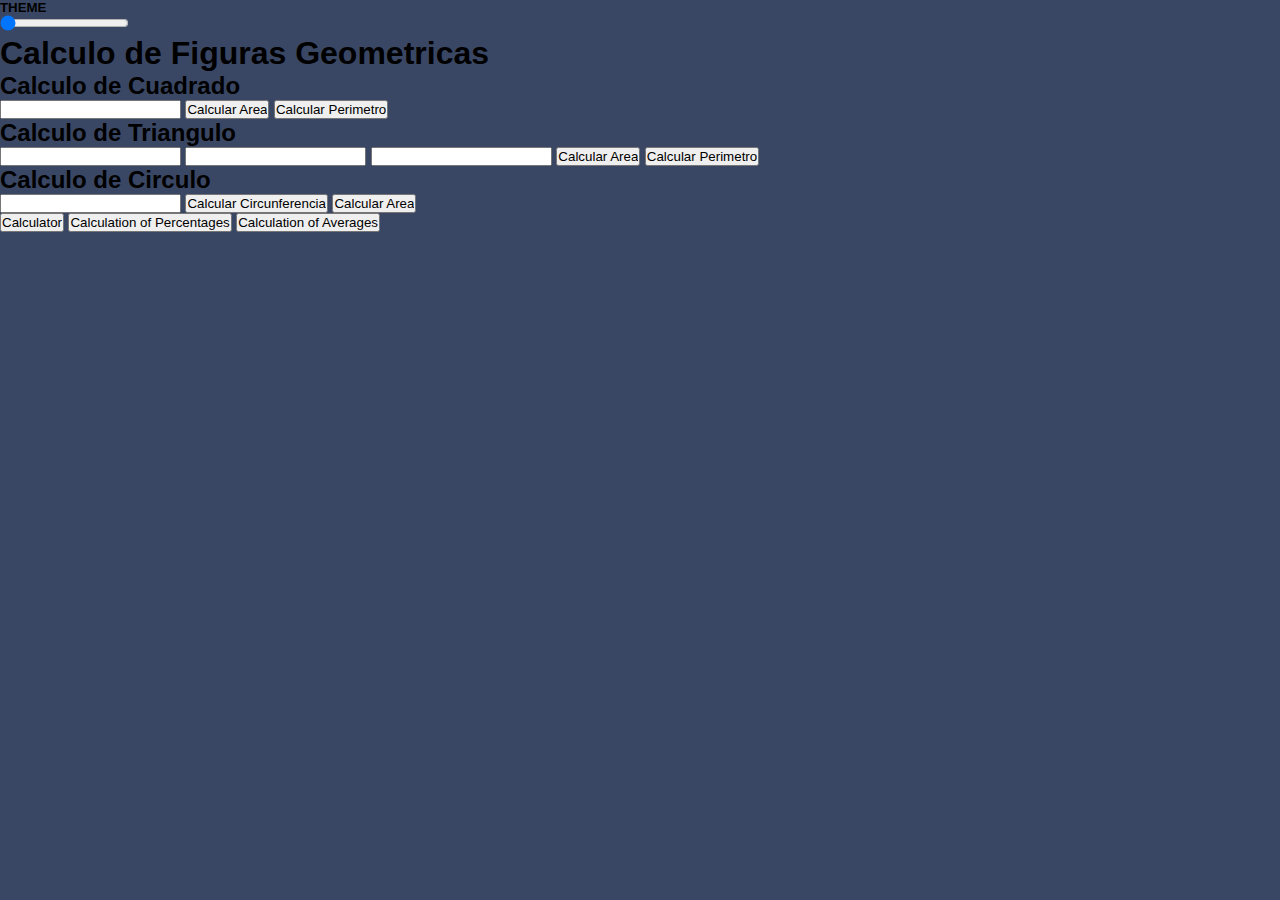
==== public/figures.html @ 1e1f8e9c "Organization Files" ====
<!DOCTYPE html>
<html lang="en">

<head>
    <meta charset="UTF-8">
    <meta http-equiv="X-UA-Compatible" content="IE=edge">
    <meta name="viewport" content="width=device-width, initial-scale=1.0">
    <link rel="stylesheet" href="../css/figures.css">
    <title>Calculo de Figuras</title>
</head>

<body onload="loadTheme()">

    <div class="theme__section">
        <h5 class="theme-title">THEME</h5>
        <input id="themeToggle" onclick="selectTheme()" onchange="selectTheme()" class="theme__change"
            type="range" min="1" max="3" value="1">
    </div>

    <h1>Calculo de Figuras Geometricas</h1>

    <form action="">
        <h2>Calculo de Cuadrado</h2>
        <input type="number" id="inputCuadrado">
        <label for="inputCuadrado">
            <input type="button" value="Calcular Area" onclick="calculoAreaCuadro()">
            <input type="button" value="Calcular Perimetro" onclick="calculoPerimetroCuadro()">
            <section>
                <p id='resultadoArea'></p>
                <p id='resultadoPerimetro'></p>
            </section>
        </label>
    </form>
    <form action="">
        <h2>Calculo de Triangulo</h2>
        <input type="number" id="ladoDerecho">
        <input type="number" id="ladoIzquierdo">
        <input type="number" id="base">
        <label for="inputTriangulo">
            <input type="button" value="Calcular Area" onclick="calculoAreaTriangulo()">
            <input type="button" value="Calcular Perimetro" onclick="calculoPerimetroTriangulo()">
            <section>
                <p id='resultadoAreaTriangulo'></p>
                <p id='resultadoPerimetroTriangulo'></p>
            </section>
        </label>
    </form>
    <form action="">
        <h2>Calculo de Circulo</h2>
        <input type="number" id="inputCirculo">
        <label for="inputCirculo">
            <input type="button" value="Calcular Circunferencia" onclick="calculoCircunferenciaCirculo()">
            <input type="button" value="Calcular Area" onclick="calculoAreaCirculo()">
            <section>
                <p id='resultadoAreaCirculo'></p>
            </section>
        </label>
    </form>
    <section class="other__pages">
        <button onclick="location.href='../index.html'">Calculator</button>
        <button onclick="location.href='./percentage.html'">Calculation of Percentages</button>
        <button onclick="location.href='average.html'">Calculation of Averages</button>
    </section>
    <script src="../src/figures.js"></script>
    <script src="../src/themes.js"></script>
</body>

</html>
---- css/figures.css ----
* {
    padding: 0;
    margin: 0;
  }

.firstTHEME {
    --main-bg: hsl(222, 26%, 31%);
    --keypad-toggle-bg: hsl(223, 31%, 20%);
    --screen-bg: hsl(224, 36%, 15%);
    --reset-key-bg: hsl(225, 21%, 49%);
    --reset-key-shadow: hsl(224, 28%, 35%);
    --equal-key-bg: hsl(6, 63%, 50%);
    --equal-key-shadow: hsl(6, 70%, 34%);
    --key-bg: hsl(30, 25%, 89%);
    --key-shadow: hsl(28, 16%, 65%);
    --second-number: silver;
    --second-sign: grey;
    --key-color: hsl(221, 14%, 31%);
    --reset-color: hsl(0, 0%, 100%);
    --screen-color: hsl(0, 0%, 100%);
    --equal-color: hsl(0, 0%, 100%);
  }
  
  .secondTHEME {
    --main-bg: hsl(0, 0%, 90%);
    --keypad-toggle-bg: hsl(0, 5%, 81%);
    --screen-bg: hsl(0, 0%, 93%);
    --reset-key-bg: hsl(185, 42%, 37%);
    --reset-key-shadow: hsl(185, 58%, 25%);
    --equal-key-bg: hsl(25, 98%, 40%);
    --equal-key-shadow: hsl(25, 99%, 27%);
    --key-bg: hsl(45, 7%, 89%);
    --key-shadow: hsl(35, 11%, 61%);
    --second-number: #878181;
    --second-sign: #878181;
    --key-color: hsl(60, 10%, 19%);
    --reset-color: hsl(0, 0%, 100%);
    --screen-color: hsl(60, 10%, 19%);
    --equal-color: hsl(0, 0%, 100%);
  }
  
  .thirdTHEME {
    --main-bg: hsl(268, 75%, 9%);
    --keypad-toggle-bg: hsl(268, 71%, 12%);
    --screen-bg: hsl(268, 71%, 12%);
    --reset-key-bg: hsl(281, 89%, 26%);
    --reset-key-shadow: hsl(285, 91%, 52%);
    --equal-key-bg: hsl(176, 100%, 44%);
    --equal-key-shadow: hsl(177, 39%, 37%);
    --key-bg: hsl(268, 47%, 21%);
    --key-shadow: hsl(290, 70%, 36%);
    --second-number: hsl(51.6, 47.2%, 38.6%);
    --second-sign: hsl(52, 100%, 62%);
    --key-color: hsl(52, 100%, 62%);
    --reset-color: hsl(0, 0%, 100%);
    --screen-color: hsl(52, 100%, 62%);
    --equal-color: hsl(198, 20%, 13%);
  }

  body {
    background-color: var(--main-bg);
    font-family: "Spartan", sans-serif;
  }
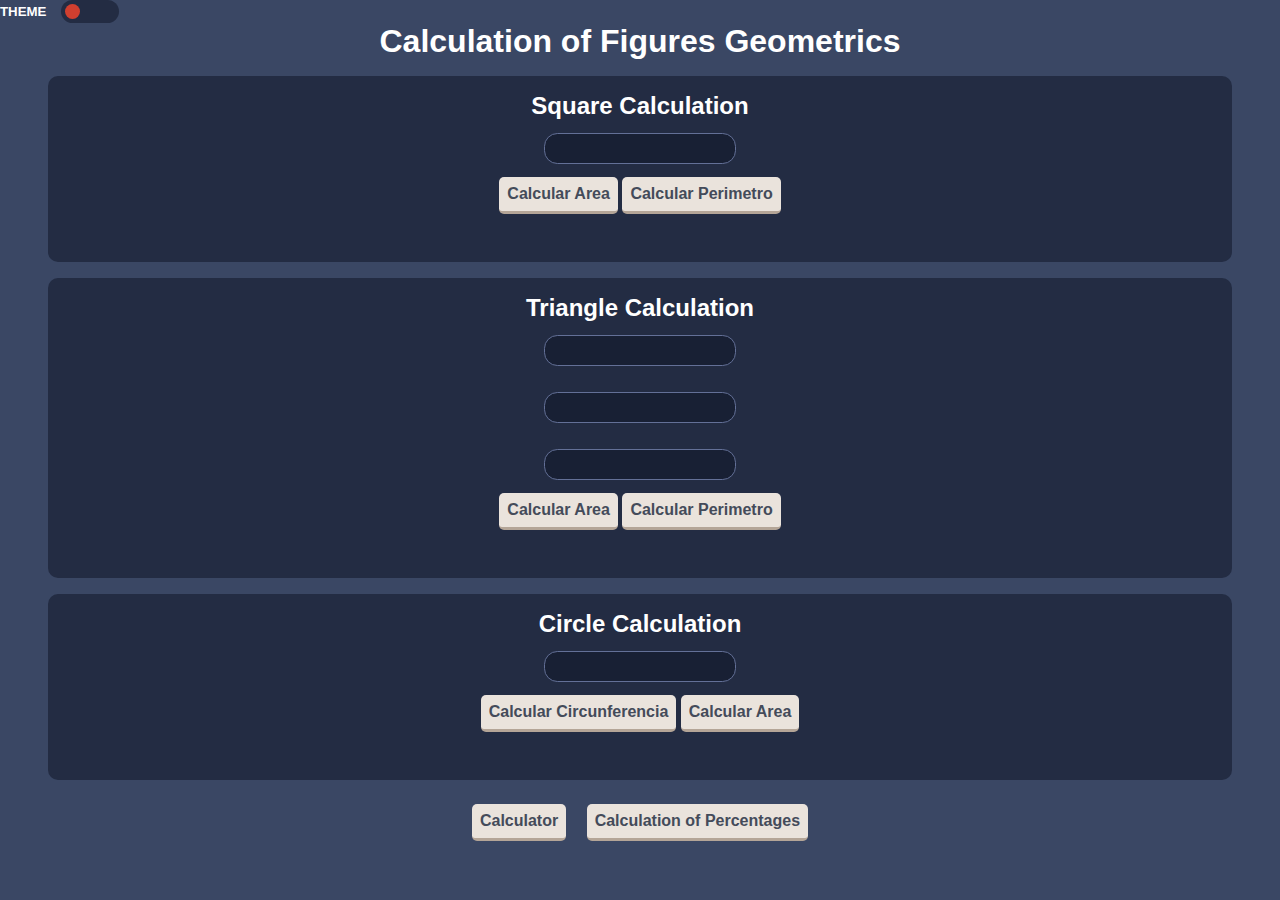
==== commit 471437d3: "Fix" ====
--- a/public/figures.html
+++ b/public/figures.html
@@ -6,61 +6,62 @@
     <meta http-equiv="X-UA-Compatible" content="IE=edge">
     <meta name="viewport" content="width=device-width, initial-scale=1.0">
     <link rel="stylesheet" href="../css/figures.css">
-    <title>Calculo de Figuras</title>
+    <title>Geometric Figures Calc</title>
 </head>
 
 <body onload="loadTheme()">
 
     <div class="theme__section">
         <h5 class="theme-title">THEME</h5>
-        <input id="themeToggle" onclick="selectTheme()" onchange="selectTheme()" class="theme__change"
-            type="range" min="1" max="3" value="1">
+        <input id="themeToggle" onclick="selectTheme()" onchange="selectTheme()" class="theme__change" type="range"
+            min="1" max="3" value="1">
     </div>
 
-    <h1>Calculo de Figuras Geometricas</h1>
+    <h1>Calculation of Figures Geometrics</h1>
 
-    <form action="">
-        <h2>Calculo de Cuadrado</h2>
+    <form class="square__form">
+        <h2>Square Calculation</h2>
         <input type="number" id="inputCuadrado">
         <label for="inputCuadrado">
             <input type="button" value="Calcular Area" onclick="calculoAreaCuadro()">
             <input type="button" value="Calcular Perimetro" onclick="calculoPerimetroCuadro()">
-            <section>
-                <p id='resultadoArea'></p>
-                <p id='resultadoPerimetro'></p>
-            </section>
         </label>
+        <section class="answer">
+            <p id='resultadoArea'></p>
+        </section>
     </form>
-    <form action="">
-        <h2>Calculo de Triangulo</h2>
+
+    <form class="triangle__form">
+        <h2>Triangle Calculation</h2>
         <input type="number" id="ladoDerecho">
         <input type="number" id="ladoIzquierdo">
         <input type="number" id="base">
         <label for="inputTriangulo">
             <input type="button" value="Calcular Area" onclick="calculoAreaTriangulo()">
             <input type="button" value="Calcular Perimetro" onclick="calculoPerimetroTriangulo()">
-            <section>
-                <p id='resultadoAreaTriangulo'></p>
-                <p id='resultadoPerimetroTriangulo'></p>
-            </section>
         </label>
+        <section class="answer">
+            <p id='resultadoAreaTriangulo'></p>
+        </section>
     </form>
-    <form action="">
-        <h2>Calculo de Circulo</h2>
+
+    <form class="circle__form">
+        <h2>Circle Calculation</h2>
         <input type="number" id="inputCirculo">
         <label for="inputCirculo">
             <input type="button" value="Calcular Circunferencia" onclick="calculoCircunferenciaCirculo()">
             <input type="button" value="Calcular Area" onclick="calculoAreaCirculo()">
-            <section>
-                <p id='resultadoAreaCirculo'></p>
-            </section>
         </label>
+        <section class="answer">
+            <p id='resultadoAreaCirculo'></p>
+        </section>
     </form>
+
     <section class="other__pages">
         <button onclick="location.href='../index.html'">Calculator</button>
         <button onclick="location.href='./percentage.html'">Calculation of Percentages</button>
-        <button onclick="location.href='average.html'">Calculation of Averages</button>
     </section>
+
     <script src="../src/figures.js"></script>
     <script src="../src/themes.js"></script>
 </body>
--- a/css/figures.css
+++ b/css/figures.css
@@ -60,4 +60,143 @@
   body {
     background-color: var(--main-bg);
     font-family: "Spartan", sans-serif;
-  }+  }
+
+  /* Theme Change Section */
+
+  .theme__section {
+    display: flex;
+    align-items: center;
+    color: var(--screen-color);
+  }
+  
+  .theme-title{
+    margin-right: 15px;
+  }
+  
+  .theme__change {
+    -webkit-appearance: none;
+    width: 50px;
+    background-color: var(--keypad-toggle-bg);
+    border-radius: 15px;
+    padding: 0.3em;
+  }
+  
+  .theme__change::-webkit-slider-thumb {
+    -webkit-appearance: none;
+    width: 15px;
+    height: 15px;
+    background-color: var(--equal-key-bg);
+    border-radius: 100px;
+  }
+
+  /* */
+
+  h1 {
+    text-align: center;
+    color: var(--screen-color);
+  }
+
+  .square__form, .triangle__form, .circle__form {
+    width: 90vw;
+    margin: 1em auto;
+    border-radius: 10px;
+    background-color: var(--keypad-toggle-bg);
+    padding: 1em;
+    display: flex;
+    flex-direction: column;
+    align-items: center;
+  }
+
+  .square__form, .triangle__form, .circle__form > h2 {
+    color: var(--screen-color);
+  }
+
+  .square__form > input {
+    padding: 0.5em;
+    background-color: var(--screen-bg);
+    margin: 1em;
+    border-radius: 1em;
+    border: 0.1px solid var(--reset-key-bg);
+    color: var(--second-number);
+  }
+
+  .triangle__form > input {
+    padding: 0.5em;
+    background-color: var(--screen-bg);
+    margin: 1em;
+    border-radius: 1em;
+    border: 0.1px solid var(--reset-key-bg);
+    color: var(--second-number);
+  }
+
+  .circle__form > input {
+    padding: 0.5em;
+    background-color: var(--screen-bg);
+    margin: 1em;
+    border-radius: 1em;
+    border: 0.1px solid var(--reset-key-bg);
+    color: var(--second-number);
+  }
+
+  button {
+    color: var(--key-color);
+    background-color: var(--key-bg);
+    padding: 0.5em;
+    border: none;
+    border-radius: 5px;
+    border-bottom: 3px solid var(--key-shadow);
+    font-size: 1em;
+    font-weight: 700;
+  }
+
+  .square__form > label > input {
+    color: var(--key-color);
+    background-color: var(--key-bg);
+    padding: 0.5em;
+    border: none;
+    border-radius: 5px;
+    border-bottom: 3px solid var(--key-shadow);
+    font-size: 1em;
+    font-weight: 700;
+  }
+  .triangle__form > label > input {
+    color: var(--key-color);
+    background-color: var(--key-bg);
+    padding: 0.5em;
+    border: none;
+    border-radius: 5px;
+    border-bottom: 3px solid var(--key-shadow);
+    font-size: 1em;
+    font-weight: 700;
+  }
+  .circle__form > label > input {
+    color: var(--key-color);
+    background-color: var(--key-bg);
+    padding: 0.5em;
+    border: none;
+    border-radius: 5px;
+    border-bottom: 3px solid var(--key-shadow);
+    font-size: 1em;
+    font-weight: 700;
+  }
+  
+  button:active {
+    border: 1px solid var(--key-shadow);
+  }
+  
+
+.other__pages {
+  text-align: center;
+}
+
+.other__pages > button {
+  margin: 0.5em;
+}
+
+.answer {
+  margin: 1em;
+  color: var(--screen-color);
+  font-size: 1em;
+  font-weight: 500;
+}
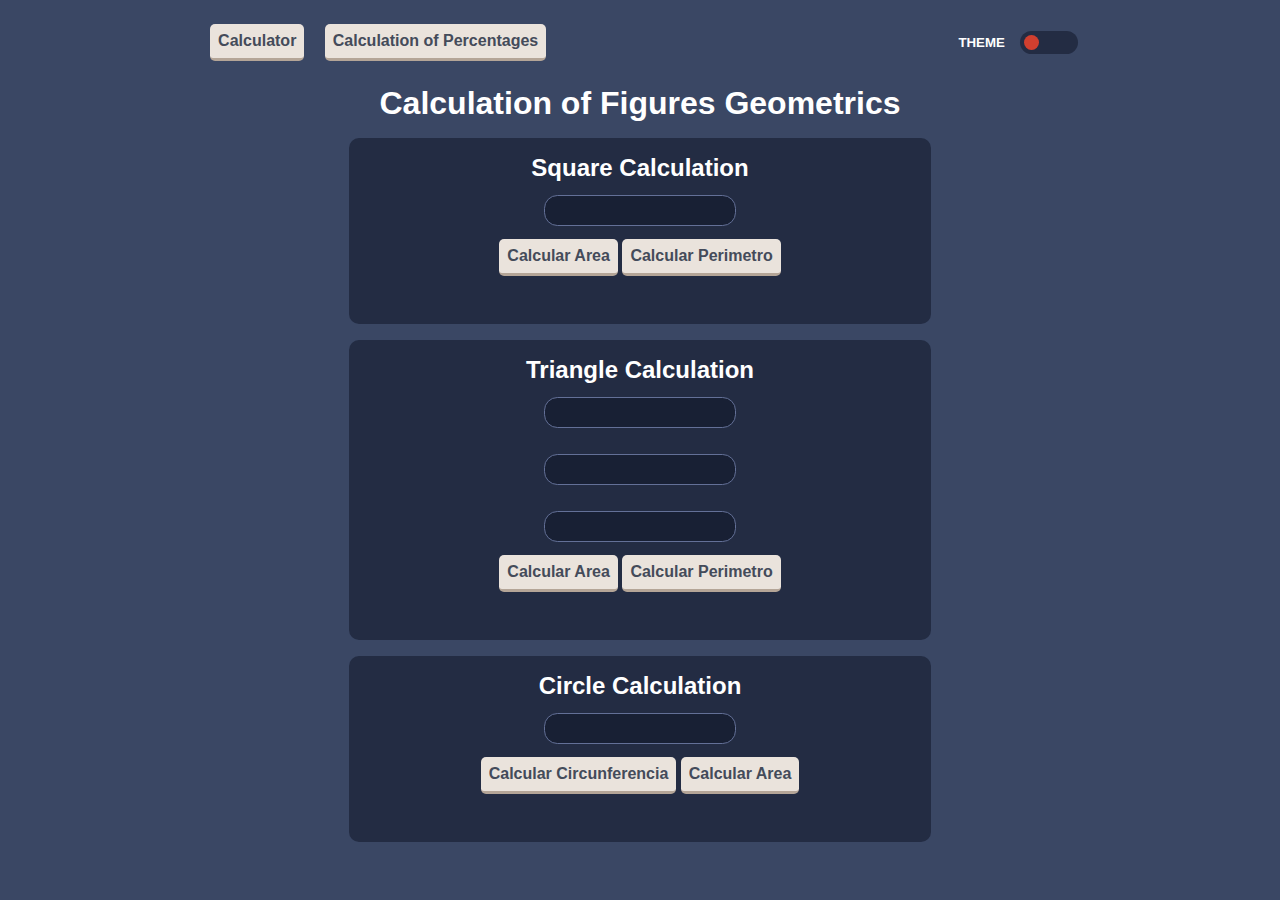
==== commit 7d433487: "Fix2" ====
--- a/public/figures.html
+++ b/public/figures.html
@@ -11,11 +11,20 @@
 
 <body onload="loadTheme()">
 
+    <div style="display: flex; justify-content: space-around; padding: 1em 0 1em 0;">
+
+        <section class="other__pages">
+            <button onclick="location.href='../index.html'">Calculator</button>
+            <button onclick="location.href='./percentage.html'">Calculation of Percentages</button>
+        </section>
+
     <div class="theme__section">
         <h5 class="theme-title">THEME</h5>
         <input id="themeToggle" onclick="selectTheme()" onchange="selectTheme()" class="theme__change" type="range"
             min="1" max="3" value="1">
     </div>
+</div>
+
 
     <h1>Calculation of Figures Geometrics</h1>
 
@@ -57,11 +66,6 @@
         </section>
     </form>
 
-    <section class="other__pages">
-        <button onclick="location.href='../index.html'">Calculator</button>
-        <button onclick="location.href='./percentage.html'">Calculation of Percentages</button>
-    </section>
-
     <script src="../src/figures.js"></script>
     <script src="../src/themes.js"></script>
 </body>
--- a/css/figures.css
+++ b/css/figures.css
@@ -1,190 +1,194 @@
 * {
-    padding: 0;
-    margin: 0;
-  }
+  padding: 0;
+  margin: 0;
+}
 
 .firstTHEME {
-    --main-bg: hsl(222, 26%, 31%);
-    --keypad-toggle-bg: hsl(223, 31%, 20%);
-    --screen-bg: hsl(224, 36%, 15%);
-    --reset-key-bg: hsl(225, 21%, 49%);
-    --reset-key-shadow: hsl(224, 28%, 35%);
-    --equal-key-bg: hsl(6, 63%, 50%);
-    --equal-key-shadow: hsl(6, 70%, 34%);
-    --key-bg: hsl(30, 25%, 89%);
-    --key-shadow: hsl(28, 16%, 65%);
-    --second-number: silver;
-    --second-sign: grey;
-    --key-color: hsl(221, 14%, 31%);
-    --reset-color: hsl(0, 0%, 100%);
-    --screen-color: hsl(0, 0%, 100%);
-    --equal-color: hsl(0, 0%, 100%);
-  }
-  
-  .secondTHEME {
-    --main-bg: hsl(0, 0%, 90%);
-    --keypad-toggle-bg: hsl(0, 5%, 81%);
-    --screen-bg: hsl(0, 0%, 93%);
-    --reset-key-bg: hsl(185, 42%, 37%);
-    --reset-key-shadow: hsl(185, 58%, 25%);
-    --equal-key-bg: hsl(25, 98%, 40%);
-    --equal-key-shadow: hsl(25, 99%, 27%);
-    --key-bg: hsl(45, 7%, 89%);
-    --key-shadow: hsl(35, 11%, 61%);
-    --second-number: #878181;
-    --second-sign: #878181;
-    --key-color: hsl(60, 10%, 19%);
-    --reset-color: hsl(0, 0%, 100%);
-    --screen-color: hsl(60, 10%, 19%);
-    --equal-color: hsl(0, 0%, 100%);
-  }
-  
-  .thirdTHEME {
-    --main-bg: hsl(268, 75%, 9%);
-    --keypad-toggle-bg: hsl(268, 71%, 12%);
-    --screen-bg: hsl(268, 71%, 12%);
-    --reset-key-bg: hsl(281, 89%, 26%);
-    --reset-key-shadow: hsl(285, 91%, 52%);
-    --equal-key-bg: hsl(176, 100%, 44%);
-    --equal-key-shadow: hsl(177, 39%, 37%);
-    --key-bg: hsl(268, 47%, 21%);
-    --key-shadow: hsl(290, 70%, 36%);
-    --second-number: hsl(51.6, 47.2%, 38.6%);
-    --second-sign: hsl(52, 100%, 62%);
-    --key-color: hsl(52, 100%, 62%);
-    --reset-color: hsl(0, 0%, 100%);
-    --screen-color: hsl(52, 100%, 62%);
-    --equal-color: hsl(198, 20%, 13%);
-  }
-
-  body {
-    background-color: var(--main-bg);
-    font-family: "Spartan", sans-serif;
-  }
-
-  /* Theme Change Section */
-
-  .theme__section {
-    display: flex;
-    align-items: center;
-    color: var(--screen-color);
-  }
-  
-  .theme-title{
-    margin-right: 15px;
-  }
-  
-  .theme__change {
-    -webkit-appearance: none;
-    width: 50px;
-    background-color: var(--keypad-toggle-bg);
-    border-radius: 15px;
-    padding: 0.3em;
-  }
-  
-  .theme__change::-webkit-slider-thumb {
-    -webkit-appearance: none;
-    width: 15px;
-    height: 15px;
-    background-color: var(--equal-key-bg);
-    border-radius: 100px;
-  }
-
-  /* */
-
-  h1 {
-    text-align: center;
-    color: var(--screen-color);
-  }
-
-  .square__form, .triangle__form, .circle__form {
-    width: 90vw;
-    margin: 1em auto;
-    border-radius: 10px;
-    background-color: var(--keypad-toggle-bg);
-    padding: 1em;
-    display: flex;
-    flex-direction: column;
-    align-items: center;
-  }
-
-  .square__form, .triangle__form, .circle__form > h2 {
-    color: var(--screen-color);
-  }
-
-  .square__form > input {
-    padding: 0.5em;
-    background-color: var(--screen-bg);
-    margin: 1em;
-    border-radius: 1em;
-    border: 0.1px solid var(--reset-key-bg);
-    color: var(--second-number);
-  }
-
-  .triangle__form > input {
-    padding: 0.5em;
-    background-color: var(--screen-bg);
-    margin: 1em;
-    border-radius: 1em;
-    border: 0.1px solid var(--reset-key-bg);
-    color: var(--second-number);
-  }
-
-  .circle__form > input {
-    padding: 0.5em;
-    background-color: var(--screen-bg);
-    margin: 1em;
-    border-radius: 1em;
-    border: 0.1px solid var(--reset-key-bg);
-    color: var(--second-number);
-  }
-
-  button {
-    color: var(--key-color);
-    background-color: var(--key-bg);
-    padding: 0.5em;
-    border: none;
-    border-radius: 5px;
-    border-bottom: 3px solid var(--key-shadow);
-    font-size: 1em;
-    font-weight: 700;
-  }
-
-  .square__form > label > input {
-    color: var(--key-color);
-    background-color: var(--key-bg);
-    padding: 0.5em;
-    border: none;
-    border-radius: 5px;
-    border-bottom: 3px solid var(--key-shadow);
-    font-size: 1em;
-    font-weight: 700;
-  }
-  .triangle__form > label > input {
-    color: var(--key-color);
-    background-color: var(--key-bg);
-    padding: 0.5em;
-    border: none;
-    border-radius: 5px;
-    border-bottom: 3px solid var(--key-shadow);
-    font-size: 1em;
-    font-weight: 700;
-  }
-  .circle__form > label > input {
-    color: var(--key-color);
-    background-color: var(--key-bg);
-    padding: 0.5em;
-    border: none;
-    border-radius: 5px;
-    border-bottom: 3px solid var(--key-shadow);
-    font-size: 1em;
-    font-weight: 700;
-  }
-  
-  button:active {
-    border: 1px solid var(--key-shadow);
-  }
-  
+  --main-bg: hsl(222, 26%, 31%);
+  --keypad-toggle-bg: hsl(223, 31%, 20%);
+  --screen-bg: hsl(224, 36%, 15%);
+  --reset-key-bg: hsl(225, 21%, 49%);
+  --reset-key-shadow: hsl(224, 28%, 35%);
+  --equal-key-bg: hsl(6, 63%, 50%);
+  --equal-key-shadow: hsl(6, 70%, 34%);
+  --key-bg: hsl(30, 25%, 89%);
+  --key-shadow: hsl(28, 16%, 65%);
+  --second-number: silver;
+  --second-sign: grey;
+  --key-color: hsl(221, 14%, 31%);
+  --reset-color: hsl(0, 0%, 100%);
+  --screen-color: hsl(0, 0%, 100%);
+  --equal-color: hsl(0, 0%, 100%);
+}
+
+.secondTHEME {
+  --main-bg: hsl(0, 0%, 90%);
+  --keypad-toggle-bg: hsl(0, 5%, 81%);
+  --screen-bg: hsl(0, 0%, 93%);
+  --reset-key-bg: hsl(185, 42%, 37%);
+  --reset-key-shadow: hsl(185, 58%, 25%);
+  --equal-key-bg: hsl(25, 98%, 40%);
+  --equal-key-shadow: hsl(25, 99%, 27%);
+  --key-bg: hsl(45, 7%, 89%);
+  --key-shadow: hsl(35, 11%, 61%);
+  --second-number: #878181;
+  --second-sign: #878181;
+  --key-color: hsl(60, 10%, 19%);
+  --reset-color: hsl(0, 0%, 100%);
+  --screen-color: hsl(60, 10%, 19%);
+  --equal-color: hsl(0, 0%, 100%);
+}
+
+.thirdTHEME {
+  --main-bg: hsl(268, 75%, 9%);
+  --keypad-toggle-bg: hsl(268, 71%, 12%);
+  --screen-bg: hsl(268, 71%, 12%);
+  --reset-key-bg: hsl(281, 89%, 26%);
+  --reset-key-shadow: hsl(285, 91%, 52%);
+  --equal-key-bg: hsl(176, 100%, 44%);
+  --equal-key-shadow: hsl(177, 39%, 37%);
+  --key-bg: hsl(268, 47%, 21%);
+  --key-shadow: hsl(290, 70%, 36%);
+  --second-number: hsl(51.6, 47.2%, 38.6%);
+  --second-sign: hsl(52, 100%, 62%);
+  --key-color: hsl(52, 100%, 62%);
+  --reset-color: hsl(0, 0%, 100%);
+  --screen-color: hsl(52, 100%, 62%);
+  --equal-color: hsl(198, 20%, 13%);
+}
+
+body {
+  background-color: var(--main-bg);
+  font-family: "Spartan", sans-serif;
+}
+
+/* Theme Change Section */
+
+.theme__section {
+  display: flex;
+  align-items: center;
+  color: var(--screen-color);
+}
+
+.theme-title {
+  margin-right: 15px;
+}
+
+.theme__change {
+  -webkit-appearance: none;
+  width: 50px;
+  background-color: var(--keypad-toggle-bg);
+  border-radius: 15px;
+  padding: 0.3em;
+}
+
+.theme__change::-webkit-slider-thumb {
+  -webkit-appearance: none;
+  width: 15px;
+  height: 15px;
+  background-color: var(--equal-key-bg);
+  border-radius: 100px;
+}
+
+/* */
+
+h1 {
+  text-align: center;
+  color: var(--screen-color);
+}
+
+.square__form,
+.triangle__form,
+.circle__form {
+  width: 90vw;
+  max-width: 550px;
+  margin: 1em auto;
+  border-radius: 10px;
+  background-color: var(--keypad-toggle-bg);
+  padding: 1em;
+  display: flex;
+  flex-direction: column;
+  align-items: center;
+}
+
+.square__form,
+.triangle__form,
+.circle__form > h2 {
+  color: var(--screen-color);
+}
+
+.square__form > input {
+  padding: 0.5em;
+  background-color: var(--screen-bg);
+  margin: 1em;
+  border-radius: 1em;
+  border: 0.1px solid var(--reset-key-bg);
+  color: var(--second-number);
+}
+
+.triangle__form > input {
+  padding: 0.5em;
+  background-color: var(--screen-bg);
+  margin: 1em;
+  border-radius: 1em;
+  border: 0.1px solid var(--reset-key-bg);
+  color: var(--second-number);
+}
+
+.circle__form > input {
+  padding: 0.5em;
+  background-color: var(--screen-bg);
+  margin: 1em;
+  border-radius: 1em;
+  border: 0.1px solid var(--reset-key-bg);
+  color: var(--second-number);
+}
+
+button {
+  color: var(--key-color);
+  background-color: var(--key-bg);
+  padding: 0.5em;
+  border: none;
+  border-radius: 5px;
+  border-bottom: 3px solid var(--key-shadow);
+  font-size: 1em;
+  font-weight: 700;
+}
+
+.square__form > label > input {
+  color: var(--key-color);
+  background-color: var(--key-bg);
+  padding: 0.5em;
+  border: none;
+  border-radius: 5px;
+  border-bottom: 3px solid var(--key-shadow);
+  font-size: 1em;
+  font-weight: 700;
+}
+.triangle__form > label > input {
+  color: var(--key-color);
+  background-color: var(--key-bg);
+  padding: 0.5em;
+  border: none;
+  border-radius: 5px;
+  border-bottom: 3px solid var(--key-shadow);
+  font-size: 1em;
+  font-weight: 700;
+}
+.circle__form > label > input {
+  color: var(--key-color);
+  background-color: var(--key-bg);
+  padding: 0.5em;
+  border: none;
+  border-radius: 5px;
+  border-bottom: 3px solid var(--key-shadow);
+  font-size: 1em;
+  font-weight: 700;
+}
+
+button:active {
+  border: 1px solid var(--key-shadow);
+}
 
 .other__pages {
   text-align: center;
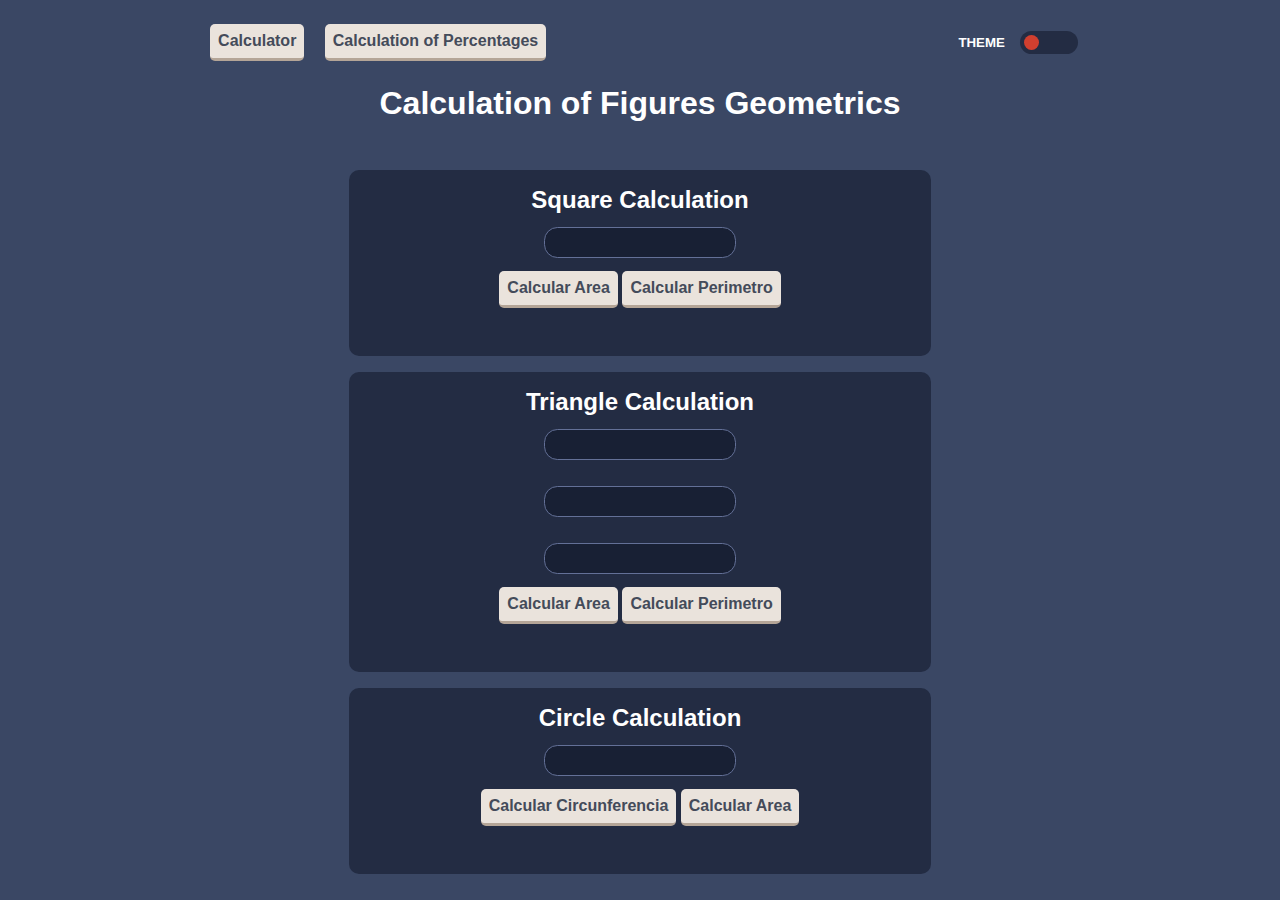
==== commit 530cd789: "sass implementation" ====
--- a/public/figures.html
+++ b/public/figures.html
@@ -5,7 +5,7 @@
     <meta charset="UTF-8">
     <meta http-equiv="X-UA-Compatible" content="IE=edge">
     <meta name="viewport" content="width=device-width, initial-scale=1.0">
-    <link rel="stylesheet" href="../css/figures.css">
+    <link rel="stylesheet" href="../css/main.css">
     <title>Geometric Figures Calc</title>
 </head>
 
@@ -13,17 +13,17 @@
 
     <div style="display: flex; justify-content: space-around; padding: 1em 0 1em 0;">
 
-        <section class="other__pages">
+        <section class="pages__btn">
             <button onclick="location.href='../index.html'">Calculator</button>
             <button onclick="location.href='./percentage.html'">Calculation of Percentages</button>
         </section>
 
-    <div class="theme__section">
-        <h5 class="theme-title">THEME</h5>
-        <input id="themeToggle" onclick="selectTheme()" onchange="selectTheme()" class="theme__change" type="range"
-            min="1" max="3" value="1">
+        <div class="theme__section">
+            <h5 class="theme-title">THEME</h5>
+            <input id="themeToggle" onclick="selectTheme()" onchange="selectTheme()" class="theme__change" type="range"
+                min="1" max="3" value="1">
+        </div>
     </div>
-</div>
 
 
     <h1>Calculation of Figures Geometrics</h1>
@@ -42,8 +42,8 @@
 
     <form class="triangle__form">
         <h2>Triangle Calculation</h2>
+        <input type="number" id="ladoIzquierdo">
         <input type="number" id="ladoDerecho">
-        <input type="number" id="ladoIzquierdo">
         <input type="number" id="base">
         <label for="inputTriangulo">
             <input type="button" value="Calcular Area" onclick="calculoAreaTriangulo()">
--- a/css/main.css
+++ b/css/main.css
@@ -0,0 +1,350 @@
+.firstTHEME {
+  --main-bg: hsl(222, 26%, 31%);
+  --keypad-toggle-bg: hsl(223, 31%, 20%);
+  --screen-bg: hsl(224, 36%, 15%);
+  --reset-key-bg: hsl(225, 21%, 49%);
+  --reset-key-shadow: hsl(224, 28%, 35%);
+  --equal-key-bg: hsl(6, 63%, 50%);
+  --equal-key-shadow: hsl(6, 70%, 34%);
+  --key-bg: hsl(30, 25%, 89%);
+  --key-shadow: hsl(28, 16%, 65%);
+  --second-number: silver;
+  --second-sign: grey;
+  --key-color: hsl(221, 14%, 31%);
+  --reset-color: hsl(0, 0%, 100%);
+  --screen-color: hsl(0, 0%, 100%);
+  --equal-color: hsl(0, 0%, 100%);
+}
+
+.secondTHEME {
+  --main-bg: hsl(0, 0%, 90%);
+  --keypad-toggle-bg: hsl(0, 5%, 81%);
+  --screen-bg: hsl(0, 0%, 93%);
+  --reset-key-bg: hsl(185, 42%, 37%);
+  --reset-key-shadow: hsl(185, 58%, 25%);
+  --equal-key-bg: hsl(25, 98%, 40%);
+  --equal-key-shadow: hsl(25, 99%, 27%);
+  --key-bg: hsl(45, 7%, 89%);
+  --key-shadow: hsl(35, 11%, 61%);
+  --second-number: #878181;
+  --second-sign: #878181;
+  --key-color: hsl(60, 10%, 19%);
+  --reset-color: hsl(0, 0%, 100%);
+  --screen-color: hsl(60, 10%, 19%);
+  --equal-color: hsl(0, 0%, 100%);
+}
+
+.thirdTHEME {
+  --main-bg: hsl(268, 75%, 9%);
+  --keypad-toggle-bg: hsl(268, 71%, 12%);
+  --screen-bg: hsl(268, 71%, 12%);
+  --reset-key-bg: hsl(281, 89%, 26%);
+  --reset-key-shadow: hsl(285, 91%, 52%);
+  --equal-key-bg: hsl(176, 100%, 44%);
+  --equal-key-shadow: hsl(177, 39%, 37%);
+  --key-bg: hsl(268, 47%, 21%);
+  --key-shadow: hsl(290, 70%, 36%);
+  --second-number: hsl(51.6, 47.2%, 38.6%);
+  --second-sign: hsl(52, 100%, 62%);
+  --key-color: hsl(52, 100%, 62%);
+  --reset-color: hsl(0, 0%, 100%);
+  --screen-color: hsl(52, 100%, 62%);
+  --equal-color: hsl(198, 20%, 13%);
+}
+
+.calculator__main {
+  width: 90vw;
+  max-width: 520px;
+  margin: auto;
+}
+
+.header {
+  display: flex;
+  justify-content: space-between;
+  margin-top: 1em;
+}
+
+.screen {
+  display: flex;
+  flex-direction: column;
+  padding: 1em;
+  background-color: var(--screen-bg);
+  margin: 1em;
+  border-radius: 1em;
+  align-items: flex-end;
+  overflow: hidden;
+}
+
+.mainNumber {
+  font-size: 20px;
+  color: var(--screen-color);
+  height: 10px;
+  margin: 10px;
+}
+
+.secondaryNumber {
+  font-size: 15px;
+  color: var(--second-number);
+  opacity: 75%;
+  height: 10px;
+  margin: 10px;
+}
+
+.sign {
+  color: var(--second-sign);
+  height: 10px;
+  margin: 10px;
+}
+
+.buttons {
+  background-color: var(--keypad-toggle-bg);
+  display: grid;
+  grid-template-columns: repeat(4, 1fr);
+  gap: 1em;
+  padding: 1em;
+  margin: 1em;
+  border-radius: 1em;
+}
+
+button {
+  color: var(--key-color);
+  background-color: var(--key-bg);
+  padding: 0.5em;
+  border: none;
+  border-radius: 5px;
+  border-bottom: 3px solid var(--key-shadow);
+  font-size: 25px;
+  font-weight: 700;
+}
+
+button:active {
+  border: 1px solid var(--key-shadow);
+}
+
+.reset {
+  grid-column: 1/3;
+  background-color: var(--reset-key-bg);
+  color: var(--reset-color);
+  border-bottom: 3px solid var(--reset-key-shadow);
+}
+
+.equal {
+  grid-column: 3/5;
+  background-color: var(--equal-key-bg);
+  color: var(--equal-color);
+  border-bottom: 3px solid var(--equal-key-shadow);
+}
+
+.del {
+  background-color: var(--reset-key-bg);
+  color: var(--reset-color);
+  border-bottom: 3px solid var(--reset-key-shadow);
+}
+
+.reset:active,
+.del:active {
+  border: 1px solid var(--reset-key-shadow);
+}
+
+.equal:active {
+  border: 1px solid var(--equal-key-shadow);
+}
+
+h1 {
+  text-align: center;
+  color: var(--screen-color);
+}
+
+.square__form,
+.triangle__form,
+.circle__form {
+  width: 90vw;
+  max-width: 550px;
+  margin: 1em auto;
+  border-radius: 10px;
+  background-color: var(--keypad-toggle-bg);
+  padding: 1em;
+  display: flex;
+  flex-direction: column;
+  align-items: center;
+}
+
+.square__form,
+.triangle__form,
+.circle__form > h2 {
+  color: var(--screen-color);
+}
+
+.square__form > input {
+  padding: 0.5em;
+  background-color: var(--screen-bg);
+  margin: 1em;
+  border-radius: 1em;
+  border: 0.1px solid var(--reset-key-bg);
+  color: var(--second-number);
+}
+
+.triangle__form > input {
+  padding: 0.5em;
+  background-color: var(--screen-bg);
+  margin: 1em;
+  border-radius: 1em;
+  border: 0.1px solid var(--reset-key-bg);
+  color: var(--second-number);
+}
+
+.circle__form > input {
+  padding: 0.5em;
+  background-color: var(--screen-bg);
+  margin: 1em;
+  border-radius: 1em;
+  border: 0.1px solid var(--reset-key-bg);
+  color: var(--second-number);
+}
+
+.square__form > label > input {
+  color: var(--key-color);
+  background-color: var(--key-bg);
+  padding: 0.5em;
+  border: none;
+  border-radius: 5px;
+  border-bottom: 3px solid var(--key-shadow);
+  font-size: 1em;
+  font-weight: 700;
+}
+
+.triangle__form > label > input {
+  color: var(--key-color);
+  background-color: var(--key-bg);
+  padding: 0.5em;
+  border: none;
+  border-radius: 5px;
+  border-bottom: 3px solid var(--key-shadow);
+  font-size: 1em;
+  font-weight: 700;
+}
+
+.circle__form > label > input {
+  color: var(--key-color);
+  background-color: var(--key-bg);
+  padding: 0.5em;
+  border: none;
+  border-radius: 5px;
+  border-bottom: 3px solid var(--key-shadow);
+  font-size: 1em;
+  font-weight: 700;
+}
+
+.answer {
+  margin: 1em;
+  color: var(--screen-color);
+  font-size: 1em;
+  font-weight: 500;
+}
+
+h1 {
+  text-align: center;
+  color: var(--screen-color);
+  padding-bottom: 1em;
+}
+
+form {
+  display: flex;
+  flex-direction: column;
+  text-align: center;
+  width: 80vw;
+  max-width: 550px;
+  margin: auto;
+  background-color: var(--keypad-toggle-bg);
+  padding: 1em;
+  border-radius: 10px;
+}
+
+.button {
+  width: 50%;
+  margin: auto;
+  color: var(--key-color);
+  background-color: var(--key-bg);
+  padding: 0.5em;
+  border: none;
+  border-radius: 5px;
+  border-bottom: 3px solid var(--key-shadow);
+  font-size: 1em;
+  font-weight: 700;
+}
+
+button {
+  color: var(--key-color);
+  background-color: var(--key-bg);
+  padding: 0.5em;
+  border: none;
+  border-radius: 5px;
+  border-bottom: 3px solid var(--key-shadow);
+  font-size: 1em;
+  font-weight: 700;
+}
+
+form > label {
+  color: var(--screen-color);
+}
+
+form > input {
+  padding: 0.5em;
+  background-color: var(--screen-bg);
+  margin: 1em;
+  border-radius: 1em;
+  border: 0.1px solid var(--reset-key-bg);
+  color: var(--second-number);
+}
+
+.answer {
+  margin: 1em;
+  color: var(--screen-color);
+  font-size: 1em;
+  font-weight: 500;
+}
+
+* {
+  padding: 0;
+  margin: 0;
+}
+
+body {
+  background-color: var(--main-bg);
+  font-family: "Spartan", sans-serif;
+}
+
+.theme__section {
+  display: flex;
+  align-items: center;
+  color: var(--screen-color);
+}
+
+.theme-title {
+  margin-right: 15px;
+}
+
+.theme__change {
+  -webkit-appearance: none;
+  width: 50px;
+  background-color: var(--keypad-toggle-bg);
+  border-radius: 15px;
+  padding: 0.3em;
+}
+.theme__change::-webkit-slider-thumb {
+  -webkit-appearance: none;
+  width: 15px;
+  height: 15px;
+  background-color: var(--equal-key-bg);
+  border-radius: 100px;
+}
+
+.pages__btn {
+  text-align: center;
+}
+.pages__btn button {
+  margin: 0.5em;
+  font-size: 1em;
+}
+
+/*# sourceMappingURL=main.css.map */
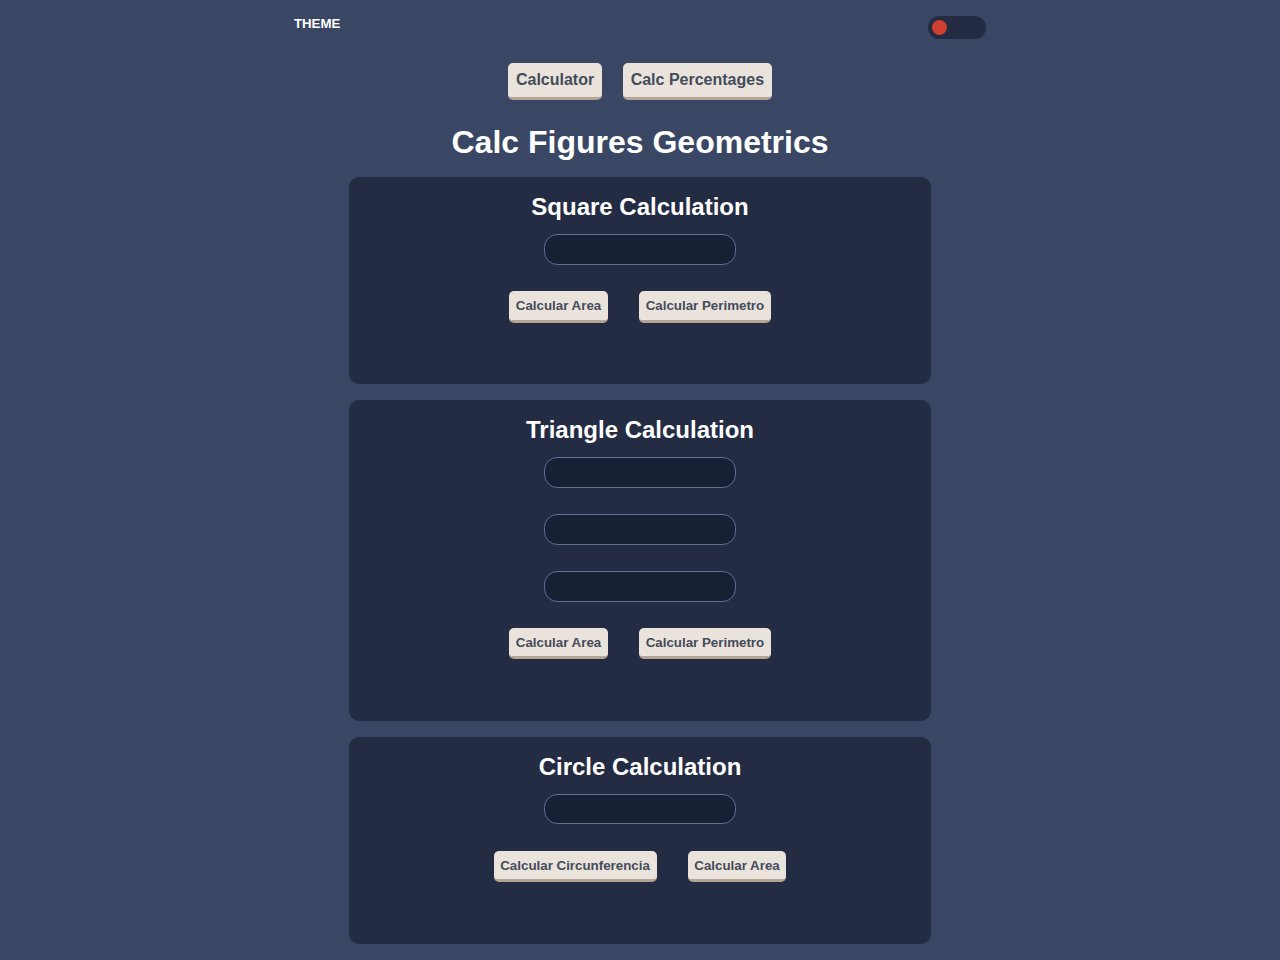
==== commit 063d2189: "sass implementation" ====
--- a/public/figures.html
+++ b/public/figures.html
@@ -11,22 +11,20 @@
 
 <body onload="loadTheme()">
 
-    <div style="display: flex; justify-content: space-around; padding: 1em 0 1em 0;">
-
-        <section class="pages__btn">
-            <button onclick="location.href='../index.html'">Calculator</button>
-            <button onclick="location.href='./percentage.html'">Calculation of Percentages</button>
-        </section>
-
-        <div class="theme__section">
-            <h5 class="theme-title">THEME</h5>
-            <input id="themeToggle" onclick="selectTheme()" onchange="selectTheme()" class="theme__change" type="range"
-                min="1" max="3" value="1">
-        </div>
+    <div class="theme__section">
+        <h5 class="theme-title">THEME</h5>
+        <input id="themeToggle" onclick="selectTheme()" onchange="selectTheme()" class="theme__change" type="range"
+            min="1" max="3" value="1">
     </div>
 
+    <section class="pages__btn">
+        <button onclick="location.href='../index.html'">Calculator</button>
+        <button onclick="location.href='./percentage.html'">Calc Percentages</button>
+    </section>
 
-    <h1>Calculation of Figures Geometrics</h1>
+
+
+    <h1>Calc Figures Geometrics</h1>
 
     <form class="square__form">
         <h2>Square Calculation</h2>
--- a/css/main.css
+++ b/css/main.css
@@ -52,19 +52,37 @@
   --equal-color: hsl(198, 20%, 13%);
 }
 
+.buttons {
+  background-color: var(--keypad-toggle-bg);
+  display: grid;
+  grid-template-columns: repeat(4, 1fr);
+  gap: 1em;
+  padding: 1em;
+  margin: 1em;
+  border-radius: 1em;
+}
+
+button {
+  color: var(--key-color);
+  background-color: var(--key-bg);
+  padding: 0.5em;
+  border: none;
+  border-radius: 5px;
+  border-bottom: 3px solid var(--key-shadow);
+  font-size: 25px;
+  font-weight: 700;
+}
+button:active {
+  border: 1px solid var(--key-shadow);
+}
+
 .calculator__main {
   width: 90vw;
   max-width: 520px;
   margin: auto;
-}
-
-.header {
-  display: flex;
-  justify-content: space-between;
-  margin-top: 1em;
-}
-
-.screen {
+  margin-bottom: 1em;
+}
+.calculator__main .screen {
   display: flex;
   flex-direction: column;
   padding: 1em;
@@ -74,91 +92,54 @@
   align-items: flex-end;
   overflow: hidden;
 }
-
-.mainNumber {
+.calculator__main .mainNumber {
   font-size: 20px;
   color: var(--screen-color);
   height: 10px;
   margin: 10px;
 }
-
-.secondaryNumber {
+.calculator__main .secondaryNumber {
   font-size: 15px;
   color: var(--second-number);
   opacity: 75%;
   height: 10px;
   margin: 10px;
 }
-
-.sign {
+.calculator__main .sign {
   color: var(--second-sign);
   height: 10px;
   margin: 10px;
 }
-
-.buttons {
-  background-color: var(--keypad-toggle-bg);
-  display: grid;
-  grid-template-columns: repeat(4, 1fr);
-  gap: 1em;
-  padding: 1em;
-  margin: 1em;
-  border-radius: 1em;
-}
-
-button {
-  color: var(--key-color);
-  background-color: var(--key-bg);
-  padding: 0.5em;
-  border: none;
-  border-radius: 5px;
-  border-bottom: 3px solid var(--key-shadow);
-  font-size: 25px;
-  font-weight: 700;
-}
-
-button:active {
-  border: 1px solid var(--key-shadow);
-}
-
-.reset {
+.calculator__main .reset {
   grid-column: 1/3;
   background-color: var(--reset-key-bg);
   color: var(--reset-color);
   border-bottom: 3px solid var(--reset-key-shadow);
 }
-
-.equal {
+.calculator__main .reset:active {
+  border: 1px solid var(--reset-key-shadow);
+}
+.calculator__main .equal {
   grid-column: 3/5;
   background-color: var(--equal-key-bg);
   color: var(--equal-color);
   border-bottom: 3px solid var(--equal-key-shadow);
 }
-
-.del {
+.calculator__main .equal:active {
+  border: 1px solid var(--equal-key-shadow);
+}
+.calculator__main .del {
   background-color: var(--reset-key-bg);
   color: var(--reset-color);
   border-bottom: 3px solid var(--reset-key-shadow);
 }
-
-.reset:active,
-.del:active {
+.calculator__main .del:active {
   border: 1px solid var(--reset-key-shadow);
-}
-
-.equal:active {
-  border: 1px solid var(--equal-key-shadow);
-}
-
-h1 {
-  text-align: center;
-  color: var(--screen-color);
 }
 
 .square__form,
 .triangle__form,
 .circle__form {
-  width: 90vw;
   max-width: 550px;
   margin: 1em auto;
   border-radius: 10px;
@@ -168,14 +149,14 @@
   flex-direction: column;
   align-items: center;
 }
-
-.square__form,
-.triangle__form,
-.circle__form > h2 {
-  color: var(--screen-color);
-}
-
-.square__form > input {
+.square__form h2,
+.triangle__form h2,
+.circle__form h2 {
+  color: var(--screen-color);
+}
+.square__form input,
+.triangle__form input,
+.circle__form input {
   padding: 0.5em;
   background-color: var(--screen-bg);
   margin: 1em;
@@ -183,55 +164,15 @@
   border: 0.1px solid var(--reset-key-bg);
   color: var(--second-number);
 }
-
-.triangle__form > input {
-  padding: 0.5em;
-  background-color: var(--screen-bg);
-  margin: 1em;
-  border-radius: 1em;
-  border: 0.1px solid var(--reset-key-bg);
-  color: var(--second-number);
-}
-
-.circle__form > input {
-  padding: 0.5em;
-  background-color: var(--screen-bg);
-  margin: 1em;
-  border-radius: 1em;
-  border: 0.1px solid var(--reset-key-bg);
-  color: var(--second-number);
-}
-
-.square__form > label > input {
+.square__form label input,
+.triangle__form label input,
+.circle__form label input {
   color: var(--key-color);
   background-color: var(--key-bg);
   padding: 0.5em;
   border: none;
   border-radius: 5px;
   border-bottom: 3px solid var(--key-shadow);
-  font-size: 1em;
-  font-weight: 700;
-}
-
-.triangle__form > label > input {
-  color: var(--key-color);
-  background-color: var(--key-bg);
-  padding: 0.5em;
-  border: none;
-  border-radius: 5px;
-  border-bottom: 3px solid var(--key-shadow);
-  font-size: 1em;
-  font-weight: 700;
-}
-
-.circle__form > label > input {
-  color: var(--key-color);
-  background-color: var(--key-bg);
-  padding: 0.5em;
-  border: none;
-  border-radius: 5px;
-  border-bottom: 3px solid var(--key-shadow);
-  font-size: 1em;
   font-weight: 700;
 }
 
@@ -240,12 +181,6 @@
   color: var(--screen-color);
   font-size: 1em;
   font-weight: 500;
-}
-
-h1 {
-  text-align: center;
-  color: var(--screen-color);
-  padding-bottom: 1em;
 }
 
 form {
@@ -255,40 +190,15 @@
   width: 80vw;
   max-width: 550px;
   margin: auto;
+  margin-bottom: 1em;
   background-color: var(--keypad-toggle-bg);
   padding: 1em;
   border-radius: 10px;
 }
-
-.button {
-  width: 50%;
-  margin: auto;
-  color: var(--key-color);
-  background-color: var(--key-bg);
-  padding: 0.5em;
-  border: none;
-  border-radius: 5px;
-  border-bottom: 3px solid var(--key-shadow);
-  font-size: 1em;
-  font-weight: 700;
-}
-
-button {
-  color: var(--key-color);
-  background-color: var(--key-bg);
-  padding: 0.5em;
-  border: none;
-  border-radius: 5px;
-  border-bottom: 3px solid var(--key-shadow);
-  font-size: 1em;
-  font-weight: 700;
-}
-
-form > label {
-  color: var(--screen-color);
-}
-
-form > input {
+form label {
+  color: var(--screen-color);
+}
+form input {
   padding: 0.5em;
   background-color: var(--screen-bg);
   margin: 1em;
@@ -314,14 +224,17 @@
   font-family: "Spartan", sans-serif;
 }
 
+h1 {
+  text-align: center;
+  margin: 0.5em 0 0.5em 0;
+  color: var(--screen-color);
+}
+
 .theme__section {
   display: flex;
-  align-items: center;
-  color: var(--screen-color);
-}
-
-.theme-title {
-  margin-right: 15px;
+  margin: 1em 0 1em 0;
+  justify-content: space-around;
+  color: var(--screen-color);
 }
 
 .theme__change {
